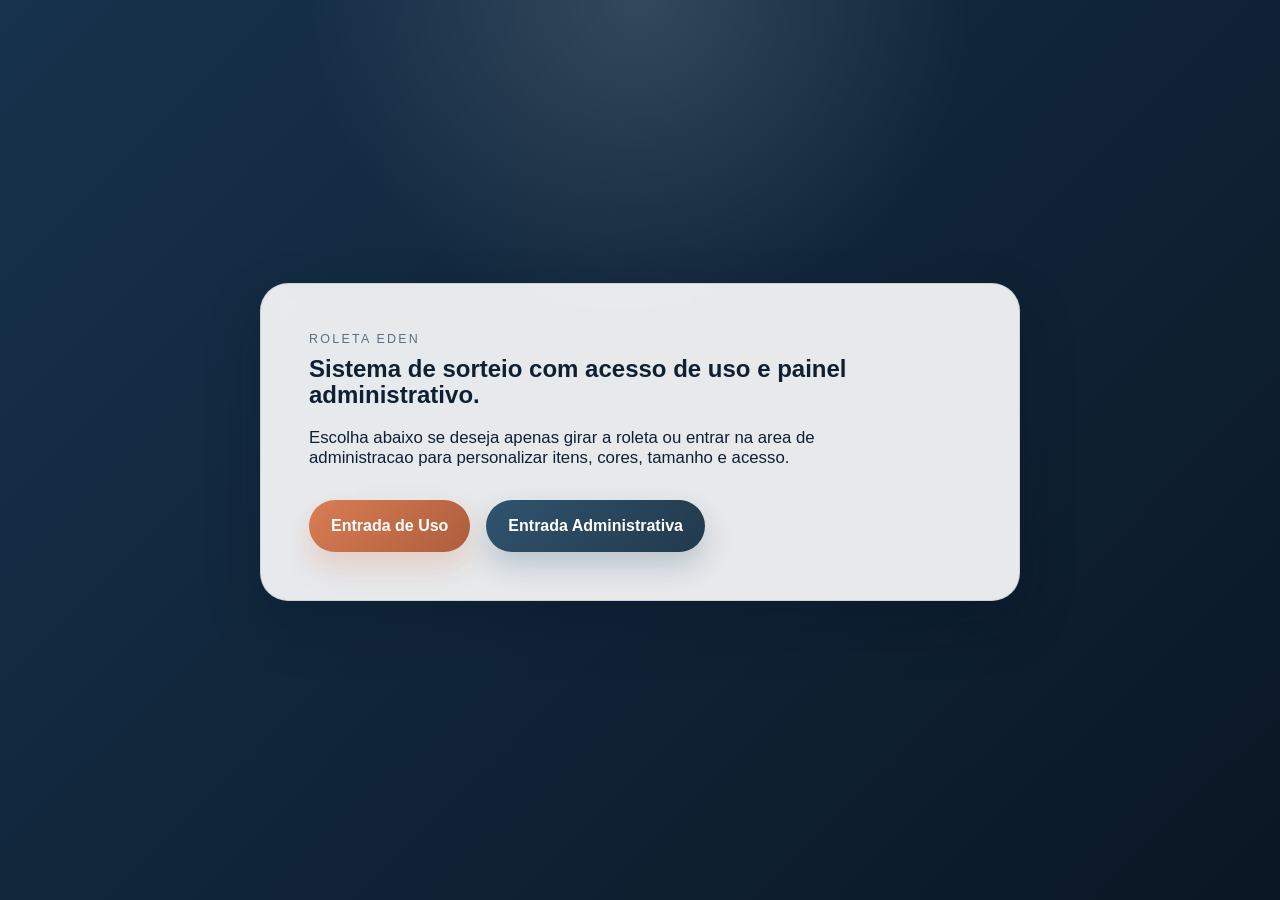
==== index.html @ bead888b "Add files via upload" ====
<!DOCTYPE html>
<html lang="pt-BR">
  <head>
    <meta charset="UTF-8" />
    <meta name="viewport" content="width=device-width, initial-scale=1.0" />
    <title>Roleta Eden</title>
    <link rel="stylesheet" href="./styles.css" />
  </head>
  <body class="landing-page">
    <main class="landing-shell">
      <section class="landing-card">
        <p class="eyebrow">Roleta Eden</p>
        <h1>Sistema de sorteio com acesso de uso e painel administrativo.</h1>
        <p class="intro">
          Escolha abaixo se deseja apenas girar a roleta ou entrar na area de
          administracao para personalizar itens, cores, tamanho e acesso.
        </p>
        <div class="entry-links">
          <a class="entry-link use-link" href="./uso.html">Entrada de Uso</a>
          <a class="entry-link admin-link" href="./admin.html">Entrada Administrativa</a>
        </div>
      </section>
    </main>
  </body>
</html>
---- styles.css ----
:root {
  --bg-start: #17324d;
  --bg-end: #0a1724;
  --panel: rgba(255, 255, 255, 0.9);
  --text: #102033;
  --accent: #d97d54;
  --accent-dark: #ad5d3d;
  --secondary: #30546f;
  --border: rgba(16, 32, 51, 0.12);
  --shadow: 0 22px 55px rgba(6, 18, 34, 0.24);
}

* {
  box-sizing: border-box;
}

body {
  margin: 0;
  min-height: 100vh;
  font-family: "Trebuchet MS", sans-serif;
  color: var(--text);
  background:
    radial-gradient(circle at top, rgba(255, 255, 255, 0.14), transparent 30%),
    linear-gradient(135deg, var(--bg-start), var(--bg-end));
}

.landing-shell,
.page-shell {
  width: min(1120px, calc(100% - 32px));
  margin: 0 auto;
  padding: 32px 0 48px;
}

.landing-shell {
  min-height: 100vh;
  display: grid;
  place-items: center;
}

.landing-card,
.panel {
  background: var(--panel);
  border: 1px solid var(--border);
  border-radius: 28px;
  box-shadow: var(--shadow);
  backdrop-filter: blur(8px);
}

.landing-card {
  max-width: 760px;
  padding: 48px;
}

.panel {
  padding: 28px;
}

.eyebrow {
  margin: 0 0 10px;
  text-transform: uppercase;
  letter-spacing: 0.18em;
  font-size: 0.78rem;
  color: #5a7084;
}

h1,
h2,
p {
  margin-top: 0;
}

h1,
h2 {
  line-height: 1.1;
}

.intro {
  font-size: 1.05rem;
  max-width: 56ch;
}

.entry-links {
  display: flex;
  gap: 16px;
  flex-wrap: wrap;
  margin-top: 32px;
}

.entry-link,
.primary-button,
.secondary-button {
  display: inline-flex;
  align-items: center;
  justify-content: center;
  min-height: 52px;
  padding: 0 22px;
  border-radius: 999px;
  font-weight: 700;
  text-decoration: none;
  cursor: pointer;
  transition: transform 0.2s ease, box-shadow 0.2s ease, background 0.2s ease;
}

.entry-link:hover,
.primary-button:hover,
.secondary-button:hover {
  transform: translateY(-2px);
}

.use-link,
.primary-button {
  color: #fff;
  background: linear-gradient(135deg, var(--accent), var(--accent-dark));
  border: none;
  box-shadow: 0 14px 28px rgba(217, 125, 84, 0.25);
}

.admin-link,
.secondary-button {
  color: #fff;
  background: linear-gradient(135deg, #30546f, #22394b);
  border: none;
  box-shadow: 0 14px 28px rgba(48, 84, 111, 0.24);
}

.back-link {
  display: inline-block;
  margin: 0 0 18px;
  color: #f7f5f2;
  text-decoration: none;
}

.use-panel {
  display: grid;
  gap: 28px;
  justify-items: center;
  text-align: center;
}

.wheel-area {
  display: grid;
  justify-items: center;
  gap: 20px;
}

.wheel-frame {
  position: relative;
  display: grid;
  place-items: center;
}

.pointer {
  position: absolute;
  top: -8px;
  width: 0;
  height: 0;
  border-left: 22px solid transparent;
  border-right: 22px solid transparent;
  border-top: 42px solid #f4f1de;
  z-index: 2;
  filter: drop-shadow(0 5px 10px rgba(0, 0, 0, 0.24));
}

#wheel-canvas {
  display: block;
  border-radius: 50%;
}

.wheel-center {
  position: absolute;
  width: 78px;
  height: 78px;
  border-radius: 50%;
  background: #fff;
  box-shadow: 0 8px 18px rgba(0, 0, 0, 0.2);
}

.result-box,
.note-box {
  width: min(100%, 520px);
  padding: 18px 20px;
  border-radius: 20px;
  background: #eef4f8;
}

.result-box span,
.feedback {
  display: block;
  margin-top: 8px;
}

.stack-form {
  display: grid;
  gap: 14px;
}

label {
  display: grid;
  gap: 8px;
  font-weight: 700;
}

input,
textarea {
  width: 100%;
  padding: 12px 14px;
  border-radius: 14px;
  border: 1px solid rgba(16, 32, 51, 0.18);
  font: inherit;
  color: inherit;
  background: rgba(255, 255, 255, 0.96);
}

input[type="color"] {
  min-height: 52px;
  padding: 6px;
}

input[type="range"] {
  padding: 0;
}

.auth-panel {
  max-width: 520px;
}

.admin-panel {
  margin-top: 18px;
}

.admin-grid {
  display: grid;
  grid-template-columns: 1.4fr 0.9fr;
  gap: 28px;
}

.hidden {
  display: none;
}

.success {
  color: #1f7a53;
}

.error {
  color: #ac3f37;
}

@media (max-width: 900px) {
  .admin-grid {
    grid-template-columns: 1fr;
  }

  .landing-card,
  .panel {
    padding: 22px;
  }
}
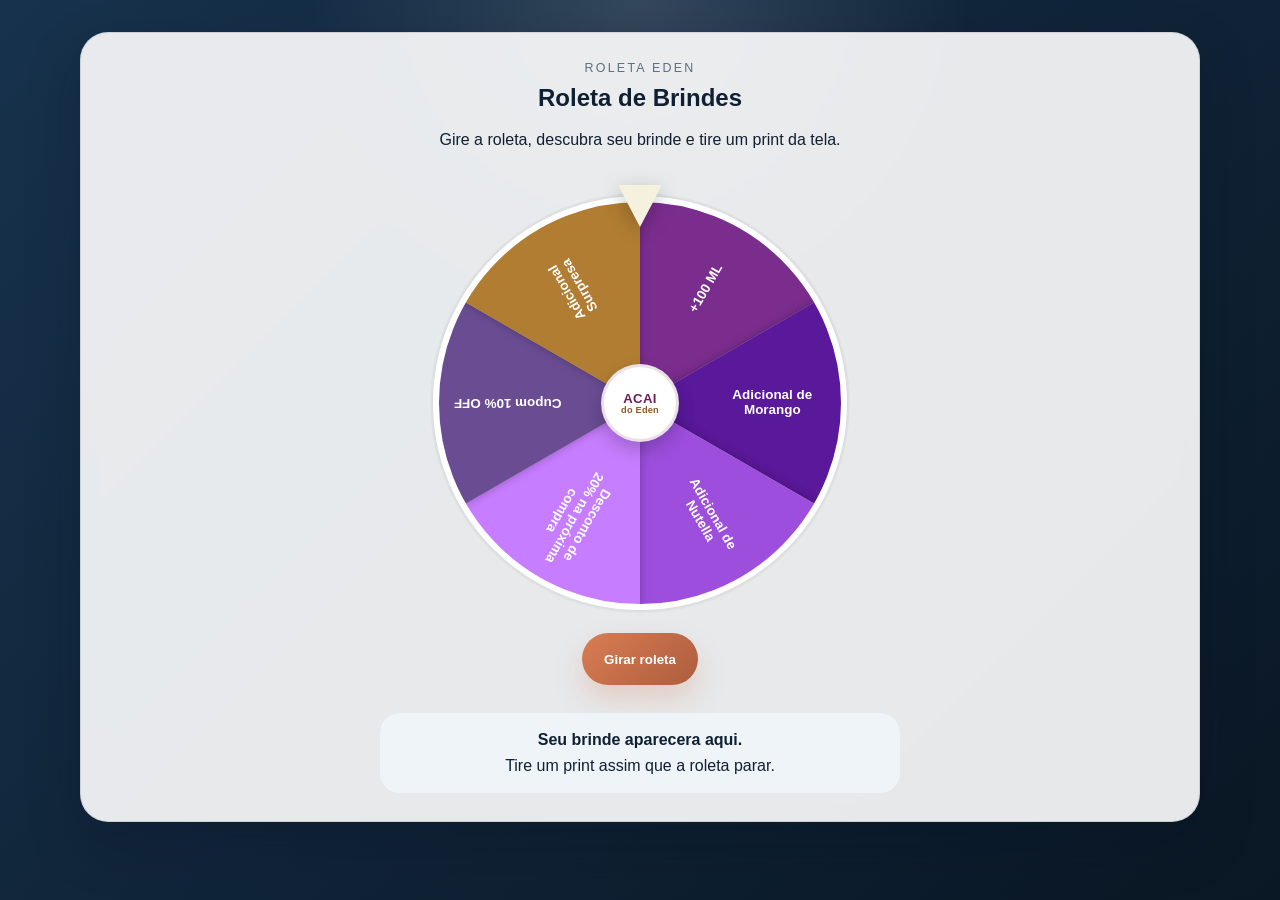
==== commit 696dfd67: "Add files via upload" ====
--- a/index.html
+++ b/index.html
@@ -6,20 +6,36 @@
     <title>Roleta Eden</title>
     <link rel="stylesheet" href="./styles.css" />
   </head>
-  <body class="landing-page">
-    <main class="landing-shell">
-      <section class="landing-card">
-        <p class="eyebrow">Roleta Eden</p>
-        <h1>Sistema de sorteio com acesso de uso e painel administrativo.</h1>
-        <p class="intro">
-          Escolha abaixo se deseja apenas girar a roleta ou entrar na area de
-          administracao para personalizar itens, cores, tamanho e acesso.
-        </p>
-        <div class="entry-links">
-          <a class="entry-link use-link" href="./uso.html">Entrada de Uso</a>
-          <a class="entry-link admin-link" href="./admin.html">Entrada Administrativa</a>
+  <body class="use-page">
+    <main class="page-shell">
+      <section class="panel use-panel">
+        <div class="copy-block">
+          <p class="eyebrow">Roleta Eden</p>
+          <h1 id="wheel-title">Roleta de Brindes</h1>
+          <p id="wheel-subtitle">
+            Gire a roleta, descubra seu brinde e tire um print da tela.
+          </p>
+        </div>
+
+        <div class="wheel-area">
+          <div class="wheel-frame">
+            <div class="pointer"></div>
+            <canvas id="wheel-canvas" width="420" height="420"></canvas>
+            <div class="wheel-center">
+              <span class="wheel-center-top">Acai</span>
+              <span class="wheel-center-bottom">do Eden</span>
+            </div>
+          </div>
+          <button id="spin-button" class="primary-button">Girar roleta</button>
+        </div>
+
+        <div class="result-box" id="result-box">
+          <strong>Seu brinde aparecera aqui.</strong>
+          <span>Tire um print assim que a roleta parar.</span>
         </div>
       </section>
     </main>
+
+    <script src="./uso.js"></script>
   </body>
 </html>
--- a/styles.css
+++ b/styles.css
@@ -135,18 +135,23 @@
   gap: 28px;
   justify-items: center;
   text-align: center;
+  width: 100%;
 }
 
 .wheel-area {
   display: grid;
   justify-items: center;
   gap: 20px;
+  width: 100%;
 }
 
 .wheel-frame {
   position: relative;
   display: grid;
   place-items: center;
+  width: 100%;
+  max-width: 100%;
+  margin: 0 auto;
 }
 
 .pointer {
@@ -164,15 +169,47 @@
 #wheel-canvas {
   display: block;
   border-radius: 50%;
+  max-width: 100%;
+  height: auto;
 }
 
 .wheel-center {
   position: absolute;
   width: 78px;
   height: 78px;
+  display: grid;
+  place-items: center;
+  align-content: center;
+  gap: 1px;
+  padding: 10px 8px;
   border-radius: 50%;
-  background: #fff;
+  background:
+    radial-gradient(circle at 30% 30%, #ffffff 0%, #fff7fb 40%, #f3e7f0 100%);
+  border: 3px solid rgba(105, 39, 86, 0.14);
   box-shadow: 0 8px 18px rgba(0, 0, 0, 0.2);
+  text-align: center;
+  z-index: 1;
+}
+
+.wheel-center-top,
+.wheel-center-bottom {
+  display: block;
+  line-height: 1;
+}
+
+.wheel-center-top {
+  font-size: 0.82rem;
+  font-weight: 900;
+  letter-spacing: 0.03em;
+  color: #6b2157;
+  text-transform: uppercase;
+}
+
+.wheel-center-bottom {
+  font-size: 0.58rem;
+  font-weight: 800;
+  color: #8a5a2b;
+  letter-spacing: 0.02em;
 }
 
 .result-box,
@@ -256,3 +293,47 @@
     padding: 22px;
   }
 }
+
+@media (max-width: 640px) {
+  .landing-shell,
+  .page-shell {
+    width: min(100% - 20px, 1120px);
+    padding: 20px 0 32px;
+  }
+
+  .use-panel {
+    gap: 22px;
+  }
+
+  .copy-block,
+  .result-box {
+    width: 100%;
+  }
+
+  .pointer {
+    top: -4px;
+    border-left-width: 16px;
+    border-right-width: 16px;
+    border-top-width: 30px;
+  }
+
+  .wheel-center {
+    width: 56px;
+    height: 56px;
+    padding: 7px 5px;
+  }
+
+  .wheel-center-top {
+    font-size: 0.58rem;
+  }
+
+  .wheel-center-bottom {
+    font-size: 0.44rem;
+  }
+
+  .primary-button,
+  .secondary-button,
+  .entry-link {
+    width: 100%;
+  }
+}
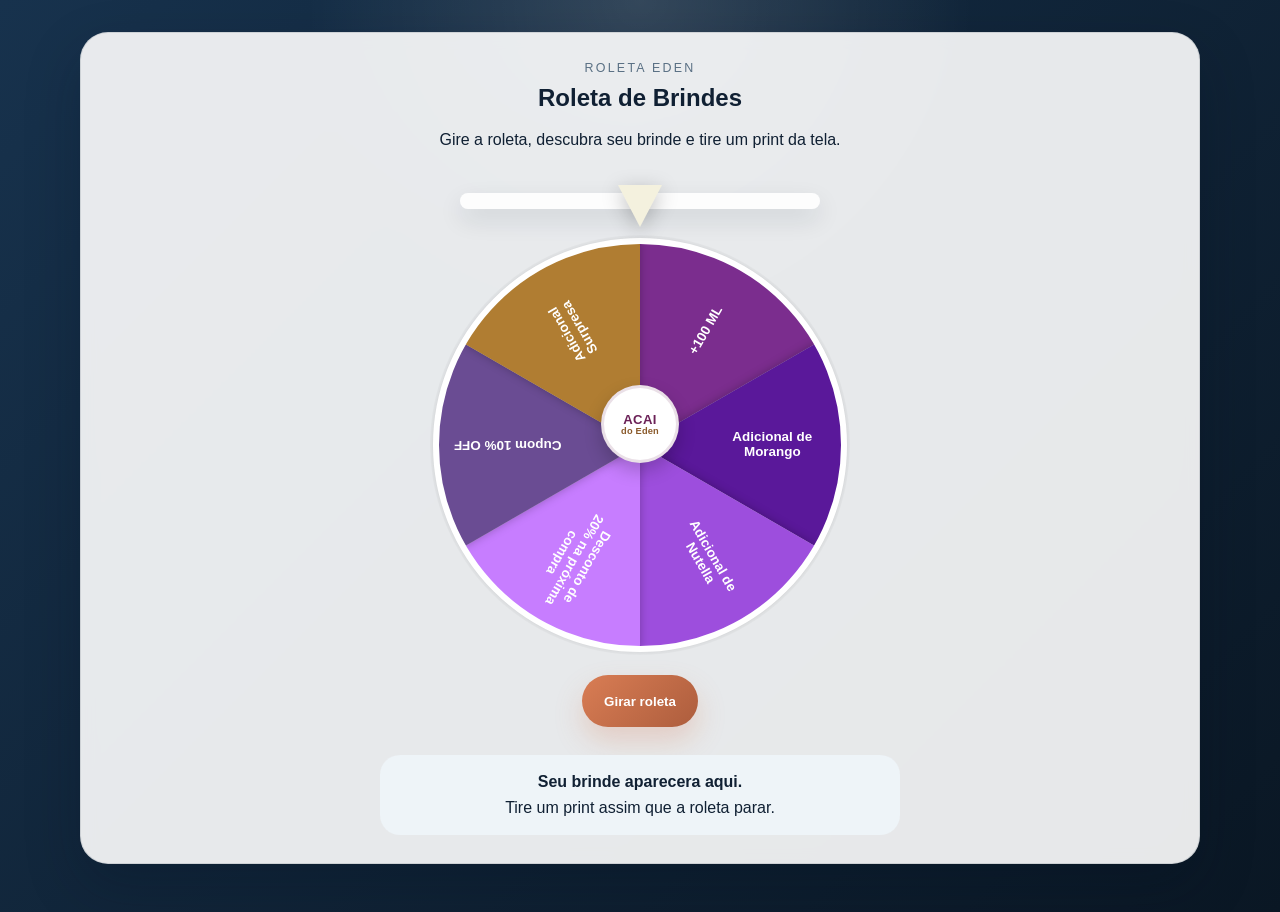
==== commit a331328f: "Add files via upload" ====
--- a/index.html
+++ b/index.html
@@ -19,6 +19,7 @@
 
         <div class="wheel-area">
           <div class="wheel-frame">
+            <div class="spin-datetime" id="spin-datetime"></div>
             <div class="pointer"></div>
             <canvas id="wheel-canvas" width="420" height="420"></canvas>
             <div class="wheel-center">
--- a/styles.css
+++ b/styles.css
@@ -152,6 +152,24 @@
   width: 100%;
   max-width: 100%;
   margin: 0 auto;
+  padding-top: 42px;
+}
+
+.spin-datetime {
+  position: absolute;
+  top: 0;
+  left: 50%;
+  transform: translateX(-50%);
+  width: min(100%, 360px);
+  padding: 8px 14px;
+  border-radius: 999px;
+  background: rgba(255, 255, 255, 0.92);
+  color: #5f3452;
+  font-size: 0.86rem;
+  font-weight: 700;
+  line-height: 1.25;
+  box-shadow: 0 10px 24px rgba(16, 32, 51, 0.12);
+  text-align: center;
 }
 
 .pointer {
@@ -311,10 +329,16 @@
   }
 
   .pointer {
-    top: -4px;
+    top: 26px;
     border-left-width: 16px;
     border-right-width: 16px;
     border-top-width: 30px;
+  }
+
+  .spin-datetime {
+    width: min(100%, 280px);
+    padding: 7px 12px;
+    font-size: 0.74rem;
   }
 
   .wheel-center {
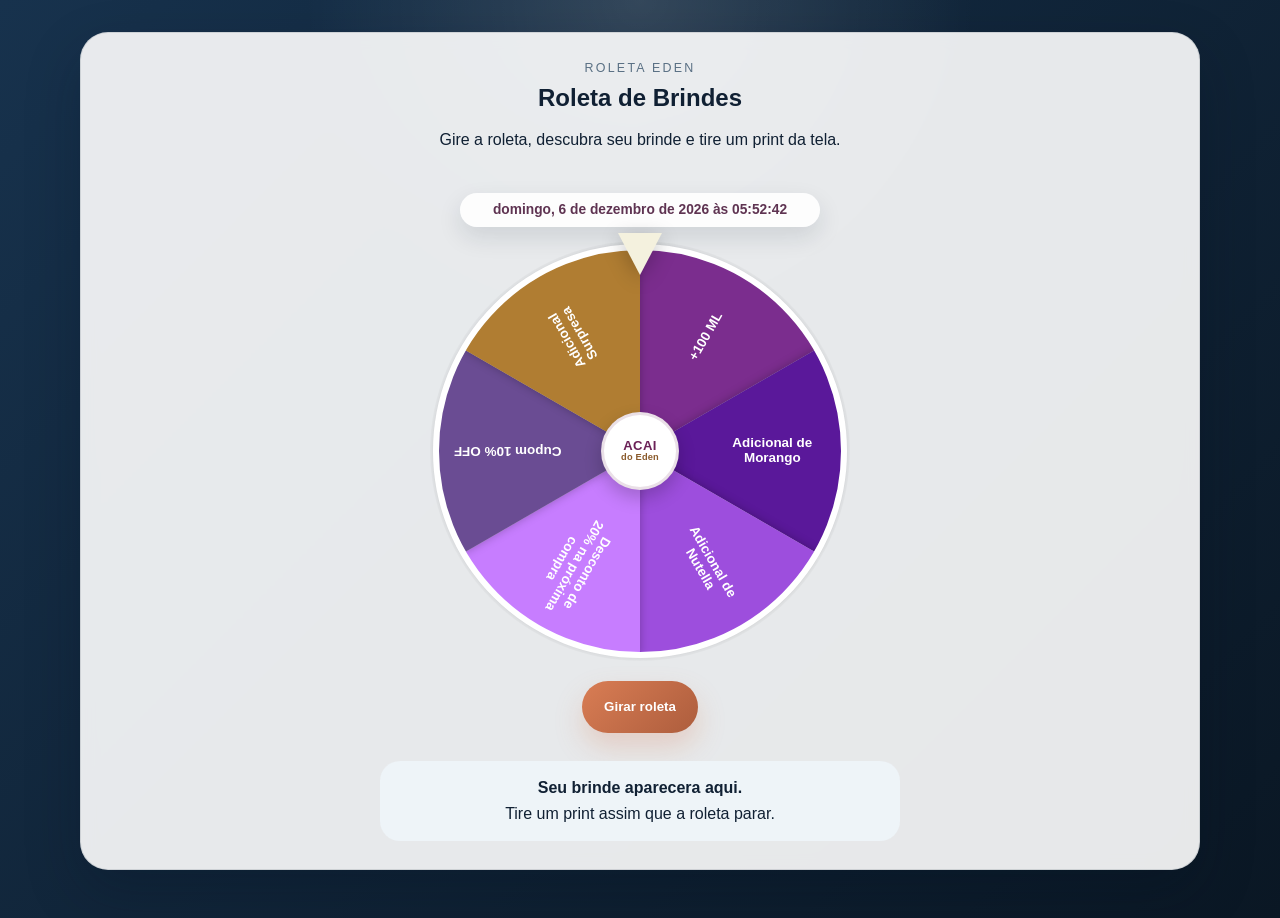
==== commit e335a58b: "Add files via upload" ====
--- a/index.html
+++ b/index.html
@@ -20,11 +20,13 @@
         <div class="wheel-area">
           <div class="wheel-frame">
             <div class="spin-datetime" id="spin-datetime"></div>
-            <div class="pointer"></div>
-            <canvas id="wheel-canvas" width="420" height="420"></canvas>
-            <div class="wheel-center">
-              <span class="wheel-center-top">Acai</span>
-              <span class="wheel-center-bottom">do Eden</span>
+            <div class="wheel-stage">
+              <div class="pointer"></div>
+              <canvas id="wheel-canvas" width="420" height="420"></canvas>
+              <div class="wheel-center">
+                <span class="wheel-center-top">Acai</span>
+                <span class="wheel-center-bottom">do Eden</span>
+              </div>
             </div>
           </div>
           <button id="spin-button" class="primary-button">Girar roleta</button>
--- a/styles.css
+++ b/styles.css
@@ -146,20 +146,15 @@
 }
 
 .wheel-frame {
-  position: relative;
   display: grid;
   place-items: center;
+  gap: 14px;
   width: 100%;
   max-width: 100%;
   margin: 0 auto;
-  padding-top: 42px;
 }
 
 .spin-datetime {
-  position: absolute;
-  top: 0;
-  left: 50%;
-  transform: translateX(-50%);
   width: min(100%, 360px);
   padding: 8px 14px;
   border-radius: 999px;
@@ -170,6 +165,12 @@
   line-height: 1.25;
   box-shadow: 0 10px 24px rgba(16, 32, 51, 0.12);
   text-align: center;
+}
+
+.wheel-stage {
+  position: relative;
+  display: grid;
+  place-items: center;
 }
 
 .pointer {
@@ -329,7 +330,7 @@
   }
 
   .pointer {
-    top: 26px;
+    top: -4px;
     border-left-width: 16px;
     border-right-width: 16px;
     border-top-width: 30px;
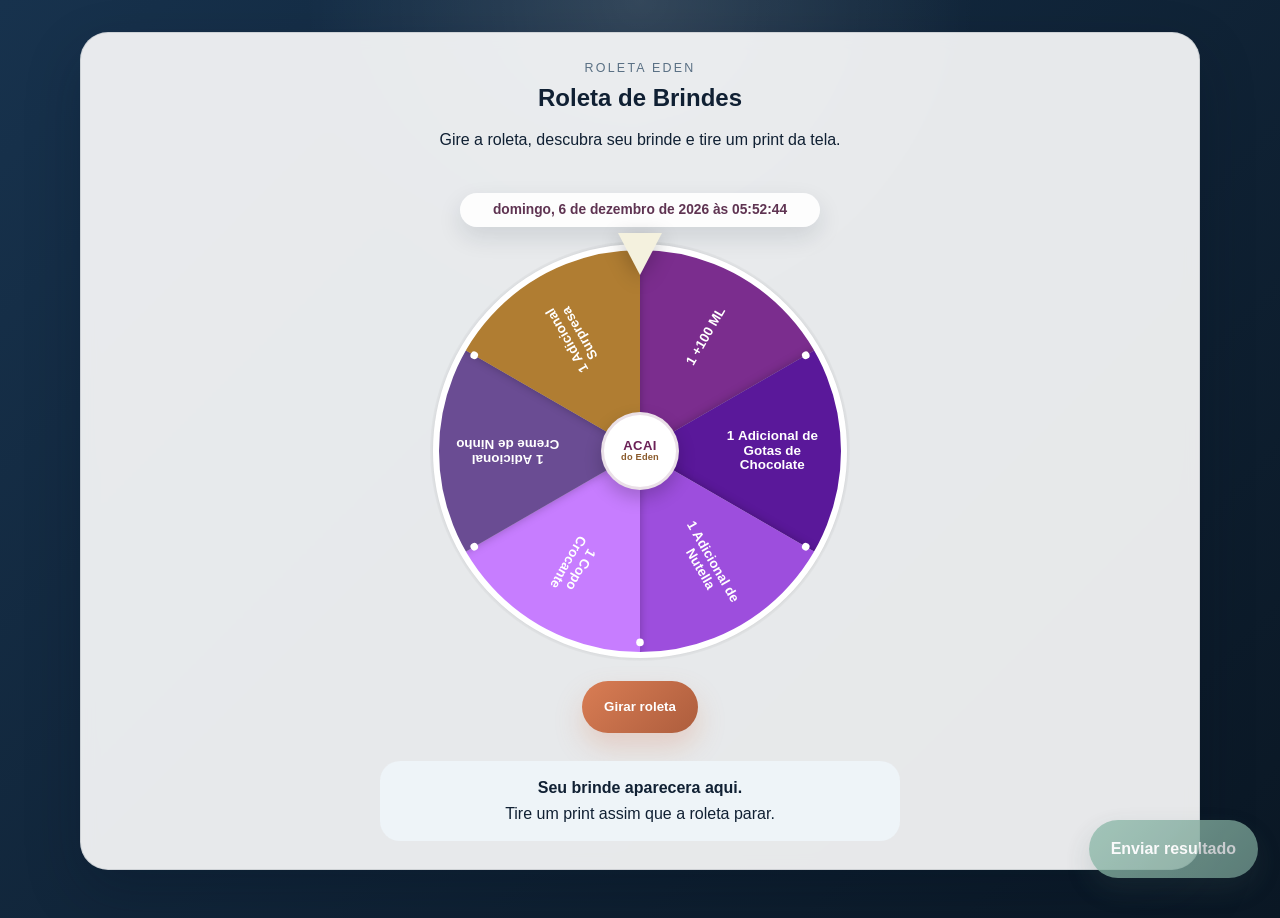
==== commit 60eb7d8d: "Add files via upload" ====
--- a/index.html
+++ b/index.html
@@ -39,6 +39,10 @@
       </section>
     </main>
 
+    <button id="whatsapp-button" class="whatsapp-float" disabled>
+      Enviar resultado
+    </button>
+
     <script src="./uso.js"></script>
   </body>
 </html>
--- a/styles.css
+++ b/styles.css
@@ -107,6 +107,14 @@
   transform: translateY(-2px);
 }
 
+.primary-button:disabled,
+.secondary-button:disabled {
+  cursor: not-allowed;
+  opacity: 0.65;
+  transform: none;
+  box-shadow: none;
+}
+
 .use-link,
 .primary-button {
   color: #fff;
@@ -245,6 +253,40 @@
   margin-top: 8px;
 }
 
+.whatsapp-float {
+  position: fixed;
+  display: inline-flex;
+  align-items: center;
+  justify-content: center;
+  right: 22px;
+  bottom: 22px;
+  z-index: 30;
+  min-height: 58px;
+  padding: 0 22px;
+  border: none;
+  border-radius: 999px;
+  color: #fff;
+  font: inherit;
+  font-weight: 800;
+  background: linear-gradient(135deg, #25d366, #128c7e);
+  box-shadow: 0 18px 36px rgba(18, 140, 126, 0.34);
+  cursor: pointer;
+  transition: transform 0.2s ease, box-shadow 0.2s ease, opacity 0.2s ease;
+}
+
+.whatsapp-float:hover {
+  transform: translateY(-2px);
+  box-shadow: 0 22px 40px rgba(18, 140, 126, 0.38);
+}
+
+.whatsapp-float:disabled {
+  opacity: 0.78;
+  cursor: not-allowed;
+  background: linear-gradient(135deg, #8ebbaa, #72998f);
+  box-shadow: 0 12px 28px rgba(72, 97, 90, 0.24);
+  transform: none;
+}
+
 .stack-form {
   display: grid;
   gap: 14px;
@@ -361,4 +403,12 @@
   .entry-link {
     width: 100%;
   }
-}
+
+  .whatsapp-float {
+    right: 14px;
+    bottom: 14px;
+    left: 14px;
+    width: calc(100% - 28px);
+    justify-content: center;
+  }
+}
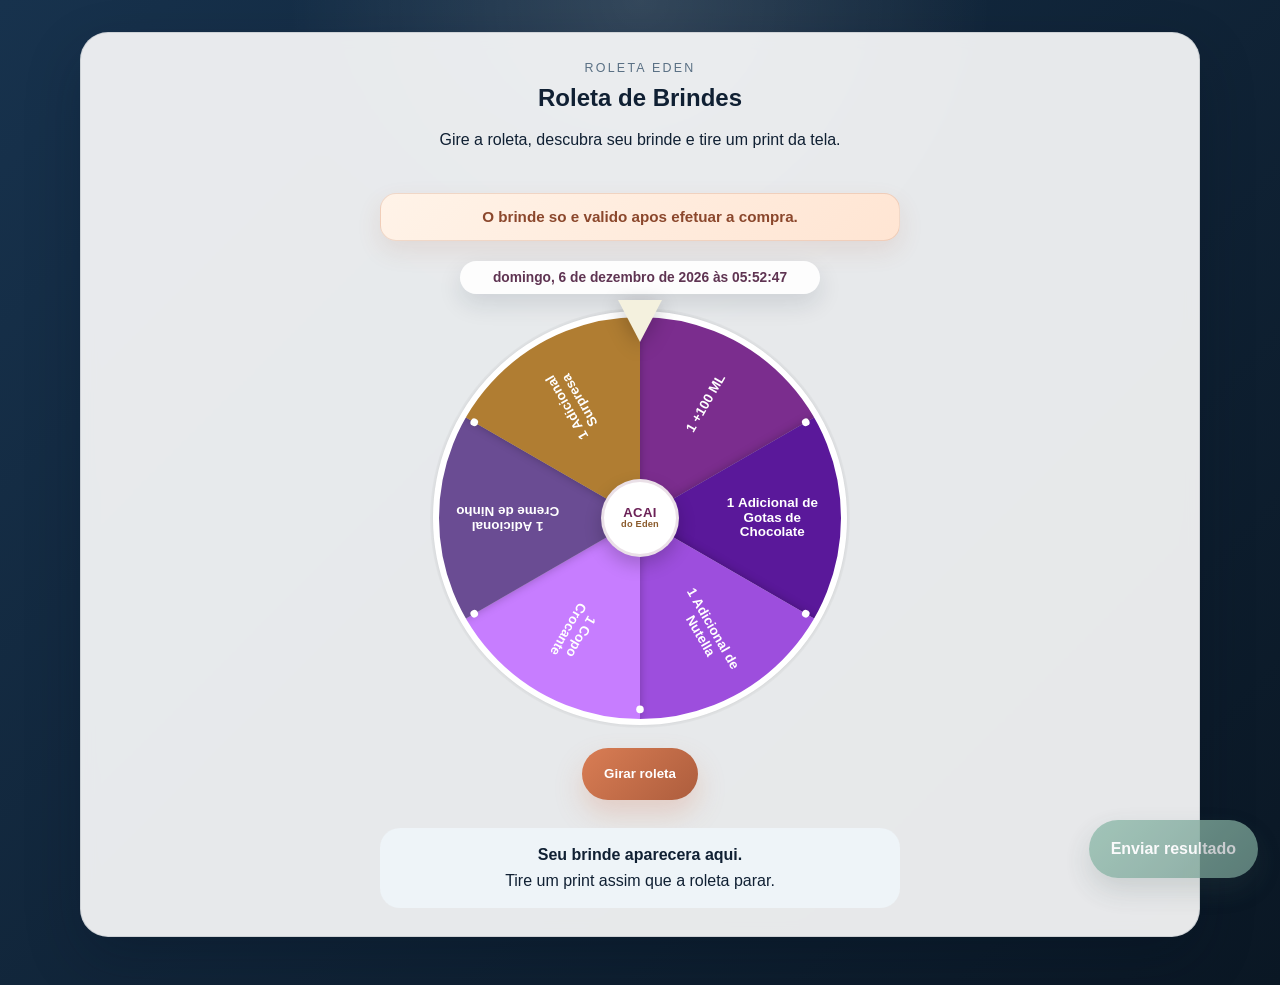
==== commit e31fe544: "Add files via upload" ====
--- a/index.html
+++ b/index.html
@@ -18,6 +18,9 @@
         </div>
 
         <div class="wheel-area">
+          <div class="promo-warning">
+            O brinde so e valido apos efetuar a compra.
+          </div>
           <div class="wheel-frame">
             <div class="spin-datetime" id="spin-datetime"></div>
             <div class="wheel-stage">
--- a/styles.css
+++ b/styles.css
@@ -151,6 +151,20 @@
   justify-items: center;
   gap: 20px;
   width: 100%;
+}
+
+.promo-warning {
+  width: min(100%, 520px);
+  padding: 12px 18px;
+  border: 1px solid rgba(173, 93, 61, 0.18);
+  border-radius: 16px;
+  background: linear-gradient(135deg, #fff3e8, #ffe5d3);
+  color: #8b472c;
+  font-size: 0.95rem;
+  font-weight: 800;
+  line-height: 1.4;
+  text-align: center;
+  box-shadow: 0 10px 24px rgba(173, 93, 61, 0.12);
 }
 
 .wheel-frame {
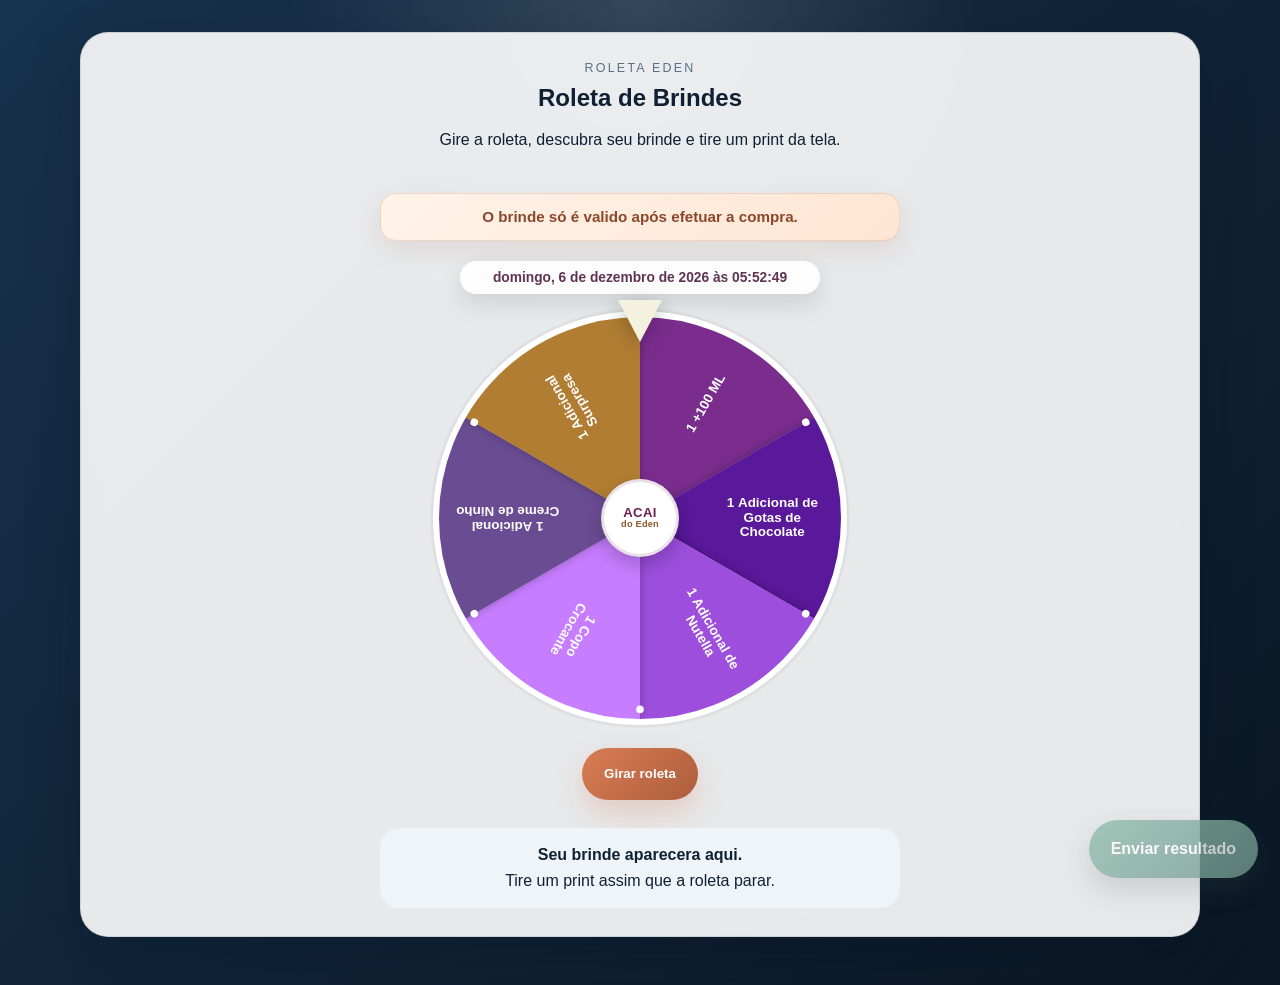
==== commit f53c2a06: "Add files via upload" ====
--- a/index.html
+++ b/index.html
@@ -19,7 +19,7 @@
 
         <div class="wheel-area">
           <div class="promo-warning">
-            O brinde so e valido apos efetuar a compra.
+            O brinde só é valido após efetuar a compra.
           </div>
           <div class="wheel-frame">
             <div class="spin-datetime" id="spin-datetime"></div>
